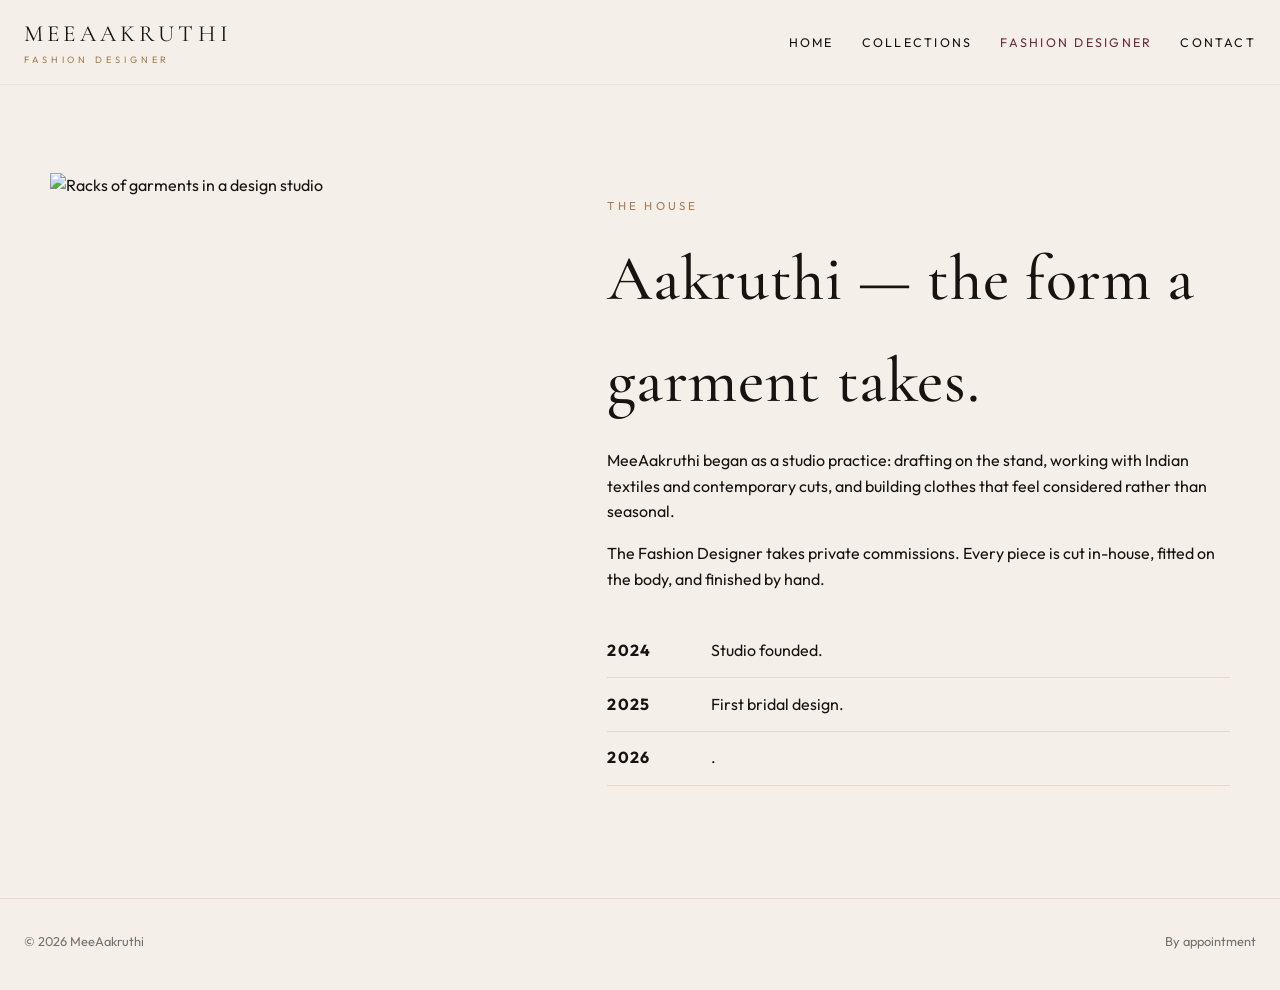
==== about.html @ 78efbdf6 "initial commit" ====
<!DOCTYPE html>
<html lang="en">
  <head>
    <meta charset="UTF-8" />
    <meta name="viewport" content="width=device-width, initial-scale=1" />
    <title>Fashion Designer — MeeAakruthi</title>
    <meta name="description" content="The story and method of the MeeAakruthi fashion designer." />
    <link rel="preconnect" href="https://fonts.googleapis.com" />
    <link rel="preconnect" href="https://fonts.gstatic.com" crossorigin />
    <link
      href="https://fonts.googleapis.com/css2?family=Cormorant+Garamond:ital,wght@0,500;0,600;1,500&family=Outfit:wght@300;400;500&display=swap"
      rel="stylesheet"
    />
    <link rel="stylesheet" href="css/styles.css" />
  </head>
  <body>
    <header class="site-header">
      <a class="logo" href="index.html">MeeAakruthi<span>Fashion Designer</span></a>
      <button class="menu-toggle" type="button" aria-expanded="false">Menu</button>
      <nav>
        <ul>
          <li><a href="index.html">Home</a></li>
          <li><a href="collections.html">Collections</a></li>
          <li><a href="about.html" aria-current="page">Fashion Designer</a></li>
          <li><a href="contact.html">Contact</a></li>
        </ul>
      </nav>
    </header>

    <section>
      <div class="container split">
        <img
          src="https://images.unsplash.com/photo-1558769132-cb1aea458c5e?auto=format&amp;fit=crop&amp;w=1000&amp;q=80"
          alt="Racks of garments in a design studio"
        />
        <div>
          <p class="eyebrow">The house</p>
          <h1 class="serif" style="font-size: clamp(2.6rem, 5vw, 4.2rem); margin: 0 0 1rem">
            Aakruthi — the form a garment takes.
          </h1>
          <p>
            MeeAakruthi began as a studio practice: drafting on the stand, working
            with Indian textiles and contemporary cuts, and building clothes that
            feel considered rather than seasonal.
          </p>
          <p>
            The Fashion Designer takes private commissions. Every piece is cut in-house, fitted on the body,
            and finished by hand.
          </p>
          <ul class="timeline">
            <li><strong>2024</strong><span>Studio founded.</span></li>
            <li><strong>2025</strong><span>First bridal design.</span></li>
            <li><strong>2026</strong><span>.</span></li>
          </ul>
        </div>
      </div>
    </section>

    <footer class="site-footer">
      <span>© 2026 MeeAakruthi</span>
      <span>By appointment</span>
    </footer>
    <script src="js/main.js"></script>
  </body>
</html>
---- css/styles.css ----
:root {
  --ivory: #f4efe8;
  --paper: #faf7f2;
  --sand: #e4d8c8;
  --ink: #161311;
  --ink-soft: #3c342e;
  --wine: #6e2c38;
  --gold: #a57c52;
  --muted: #7a7068;
  --white: #fffdf9;
  --shadow: 0 24px 60px rgba(22, 19, 17, 0.12);
  --max: 1180px;
  --ease: cubic-bezier(0.22, 1, 0.36, 1);
}

*,
*::before,
*::after {
  box-sizing: border-box;
}

html {
  scroll-behavior: smooth;
}

body {
  margin: 0;
  font-family: "Outfit", sans-serif;
  color: var(--ink);
  background: var(--ivory);
  line-height: 1.6;
}

img {
  max-width: 100%;
  display: block;
}

a {
  color: inherit;
  text-decoration: none;
}

h1,
h2,
h3,
.serif {
  font-family: "Cormorant Garamond", serif;
  font-weight: 500;
  letter-spacing: 0.01em;
}

.eyebrow {
  font-size: 0.72rem;
  letter-spacing: 0.28em;
  text-transform: uppercase;
  color: var(--gold);
  margin: 0 0 0.75rem;
}

.container {
  width: min(var(--max), calc(100% - 2.5rem));
  margin-inline: auto;
}

/* Header */
.site-header {
  position: sticky;
  top: 0;
  z-index: 40;
  display: flex;
  align-items: center;
  justify-content: space-between;
  padding: 1rem 1.5rem;
  background: rgba(244, 239, 232, 0.86);
  backdrop-filter: blur(16px);
  border-bottom: 1px solid rgba(22, 19, 17, 0.06);
}

.logo {
  font-family: "Cormorant Garamond", serif;
  font-size: 1.45rem;
  letter-spacing: 0.18em;
  text-transform: uppercase;
}

.logo span {
  display: block;
  font-family: "Outfit", sans-serif;
  font-size: 0.58rem;
  letter-spacing: 0.42em;
  color: var(--gold);
}

nav ul {
  display: flex;
  gap: 1.75rem;
  list-style: none;
  margin: 0;
  padding: 0;
}

nav a {
  font-size: 0.78rem;
  letter-spacing: 0.18em;
  text-transform: uppercase;
}

nav a:hover,
nav a[aria-current="page"] {
  color: var(--wine);
}

.menu-toggle {
  display: none;
  background: none;
  border: 0;
  font: inherit;
  letter-spacing: 0.2em;
  text-transform: uppercase;
  cursor: pointer;
}

/* Hero */
.hero {
  min-height: calc(100vh - 76px);
  display: grid;
  grid-template-columns: 1.05fr 0.95fr;
  background: var(--ink);
  color: var(--paper);
}

.hero-copy {
  display: flex;
  flex-direction: column;
  justify-content: center;
  padding: 4.5rem 3.5rem 3.5rem;
}

.hero h1 {
  font-size: clamp(3.2rem, 7vw, 6.4rem);
  line-height: 0.9;
  margin: 0 0 1.25rem;
}

.hero p {
  max-width: 28rem;
  color: #d8cfc4;
}

.hero-media {
  position: relative;
  overflow: hidden;
}

.hero-media img {
  width: 100%;
  height: 100%;
  object-fit: cover;
  min-height: 520px;
}

.hero-caption {
  position: absolute;
  right: 1.25rem;
  bottom: 1.25rem;
  font-size: 0.7rem;
  letter-spacing: 0.22em;
  text-transform: uppercase;
  color: var(--ivory);
}

.btn {
  display: inline-flex;
  align-items: center;
  gap: 0.6rem;
  margin-top: 1.75rem;
  padding: 0.85rem 1.4rem;
  border: 1px solid currentColor;
  font-size: 0.72rem;
  letter-spacing: 0.22em;
  text-transform: uppercase;
  transition: background 0.3s var(--ease), color 0.3s var(--ease);
}

.btn:hover {
  background: var(--paper);
  color: var(--ink);
}

.btn-dark {
  background: var(--ink);
  color: var(--paper);
  border-color: var(--ink);
}

.btn-dark:hover {
  background: transparent;
  color: var(--ink);
}

/* Sections */
section {
  padding: 5.5rem 0;
}

.section-head {
  display: flex;
  justify-content: space-between;
  align-items: end;
  gap: 1.5rem;
  margin-bottom: 2.5rem;
}

.section-head h2 {
  font-size: clamp(2.2rem, 4vw, 3.4rem);
  margin: 0;
}

.statement {
  background: var(--paper);
}

.statement p {
  font-family: "Cormorant Garamond", serif;
  font-size: clamp(1.7rem, 3.2vw, 2.6rem);
  line-height: 1.25;
  max-width: 40rem;
  margin: 0;
}

.look-grid {
  display: grid;
  grid-template-columns: 1.2fr 0.8fr;
  gap: 1.1rem;
}

.look-card {
  position: relative;
  overflow: hidden;
  background: var(--sand);
  min-height: 280px;
}

.look-card img {
  width: 100%;
  height: 100%;
  object-fit: cover;
  min-height: 320px;
  transition: transform 0.7s var(--ease);
}

.look-card:hover img {
  transform: scale(1.04);
}

.look-card figcaption {
  position: absolute;
  inset: auto 0 0;
  padding: 1.1rem 1.2rem;
  background: linear-gradient(transparent, rgba(22, 19, 17, 0.72));
  color: var(--paper);
  font-size: 0.78rem;
  letter-spacing: 0.16em;
  text-transform: uppercase;
}

.look-card.tall {
  grid-row: span 2;
}

.look-card.tall img {
  min-height: 660px;
}

.process {
  display: grid;
  grid-template-columns: repeat(3, 1fr);
  gap: 1.5rem;
}

.process article {
  padding: 1.75rem 1.4rem;
  border-top: 1px solid var(--sand);
}

.process h3 {
  font-size: 1.7rem;
  margin: 0.4rem 0 0.6rem;
}

.cta-band {
  background: var(--wine);
  color: var(--paper);
  text-align: center;
}

.cta-band h2 {
  font-size: clamp(2.2rem, 4vw, 3.5rem);
  margin: 0.4rem 0 0.6rem;
}

/* Collections */
.filters {
  display: flex;
  flex-wrap: wrap;
  gap: 0.6rem;
  margin-bottom: 2rem;
}

.filters button {
  background: transparent;
  border: 1px solid var(--sand);
  color: var(--ink-soft);
  padding: 0.55rem 0.95rem;
  font: inherit;
  font-size: 0.72rem;
  letter-spacing: 0.16em;
  text-transform: uppercase;
  cursor: pointer;
}

.filters button[aria-pressed="true"] {
  background: var(--ink);
  color: var(--paper);
  border-color: var(--ink);
}

.collection-grid {
  display: grid;
  grid-template-columns: repeat(3, 1fr);
  gap: 1.1rem;
}

.collection-grid .look-card img {
  aspect-ratio: 3 / 4;
  min-height: unset;
  height: auto;
}

.look-card[hidden] {
  display: none;
}

/* About */
.split {
  display: grid;
  grid-template-columns: 0.9fr 1.1fr;
  gap: 3rem;
  align-items: center;
}

.split img {
  width: 100%;
  aspect-ratio: 4 / 5;
  object-fit: cover;
}

.timeline {
  margin: 2rem 0 0;
  padding: 0;
  list-style: none;
}

.timeline li {
  display: grid;
  grid-template-columns: 5.5rem 1fr;
  gap: 1rem;
  padding: 0.85rem 0;
  border-bottom: 1px solid var(--sand);
}

.timeline strong {
  letter-spacing: 0.08em;
}

/* Contact */
.contact-grid {
  display: grid;
  grid-template-columns: 0.85fr 1.15fr;
  gap: 3rem;
}

form {
  display: grid;
  gap: 1rem;
}

label {
  display: grid;
  gap: 0.4rem;
  font-size: 0.75rem;
  letter-spacing: 0.14em;
  text-transform: uppercase;
  color: var(--muted);
}

input,
select,
textarea {
  font: inherit;
  color: var(--ink);
  background: var(--white);
  border: 1px solid var(--sand);
  padding: 0.85rem 0.9rem;
}

textarea {
  min-height: 8rem;
  resize: vertical;
}

.form-status {
  min-height: 1.4rem;
  font-size: 0.95rem;
}

.form-status.ok {
  color: var(--wine);
}

.details p {
  margin: 0.35rem 0;
}

/* Footer */
.site-footer {
  padding: 2rem 1.5rem 2.4rem;
  border-top: 1px solid var(--sand);
  display: flex;
  justify-content: space-between;
  gap: 1rem;
  font-size: 0.8rem;
  color: var(--muted);
}

@media (max-width: 900px) {
  .menu-toggle {
    display: block;
  }

  nav {
    position: absolute;
    inset: 72px 0 auto;
    background: var(--paper);
    border-bottom: 1px solid var(--sand);
    display: none;
  }

  .site-header.is-open nav {
    display: block;
  }

  nav ul {
    flex-direction: column;
    padding: 1.2rem 1.5rem 1.6rem;
    gap: 1rem;
  }

  .hero,
  .look-grid,
  .process,
  .collection-grid,
  .split,
  .contact-grid {
    grid-template-columns: 1fr;
  }

  .look-card.tall {
    grid-row: auto;
  }

  .look-card.tall img {
    min-height: 420px;
  }

  .hero-copy {
    padding: 3rem 1.5rem 2.5rem;
  }

  .section-head {
    flex-direction: column;
    align-items: start;
  }
}
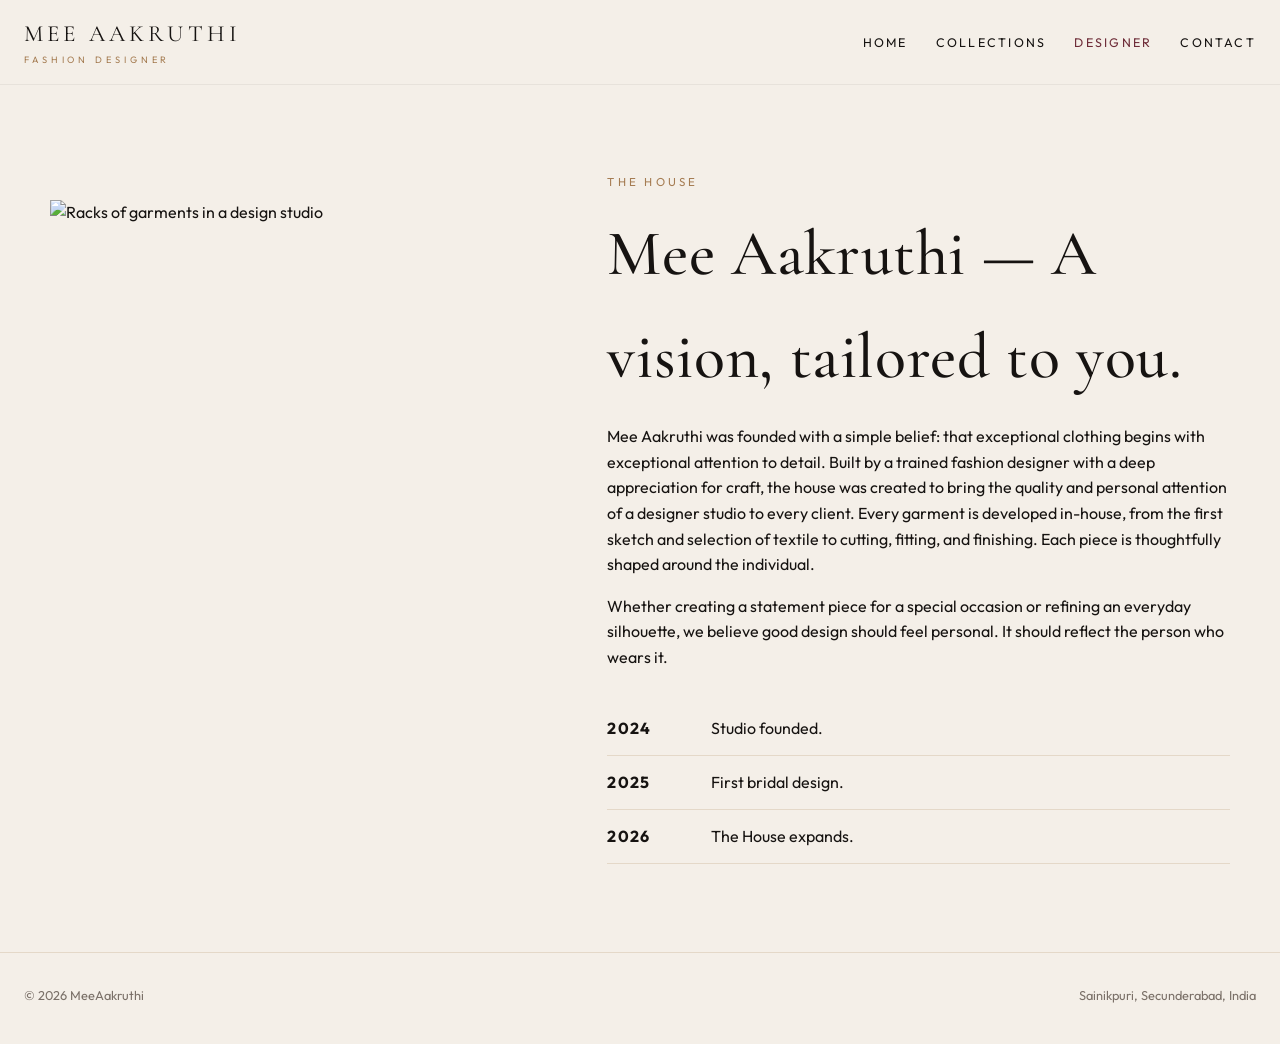
==== commit b5d777d8: "Designer update d1" ====
--- a/about.html
+++ b/about.html
@@ -3,8 +3,8 @@
   <head>
     <meta charset="UTF-8" />
     <meta name="viewport" content="width=device-width, initial-scale=1" />
-    <title>Fashion Designer — MeeAakruthi</title>
-    <meta name="description" content="The story and method of the MeeAakruthi fashion designer." />
+    <title>Mee Aakruthi</title>
+    <meta name="description" content="The story and method of the Mee Aakruthi fashion designer." />
     <link rel="preconnect" href="https://fonts.googleapis.com" />
     <link rel="preconnect" href="https://fonts.gstatic.com" crossorigin />
     <link
@@ -15,13 +15,13 @@
   </head>
   <body>
     <header class="site-header">
-      <a class="logo" href="index.html">MeeAakruthi<span>Fashion Designer</span></a>
+      <a class="logo" href="index.html">Mee Aakruthi<span>Fashion Designer</span></a>
       <button class="menu-toggle" type="button" aria-expanded="false">Menu</button>
       <nav>
         <ul>
           <li><a href="index.html">Home</a></li>
           <li><a href="collections.html">Collections</a></li>
-          <li><a href="about.html" aria-current="page">Fashion Designer</a></li>
+          <li><a href="about.html" aria-current="page">Designer</a></li>
           <li><a href="contact.html">Contact</a></li>
         </ul>
       </nav>
@@ -34,23 +34,24 @@
           alt="Racks of garments in a design studio"
         />
         <div>
-          <p class="eyebrow">The house</p>
+          <p class="eyebrow">The House</p>
           <h1 class="serif" style="font-size: clamp(2.6rem, 5vw, 4.2rem); margin: 0 0 1rem">
-            Aakruthi — the form a garment takes.
+            Mee Aakruthi — A vision, tailored to you.
           </h1>
           <p>
-            MeeAakruthi began as a studio practice: drafting on the stand, working
-            with Indian textiles and contemporary cuts, and building clothes that
-            feel considered rather than seasonal.
+            Mee Aakruthi was founded with a simple belief: that exceptional clothing begins with exceptional attention to detail.
+            Built by a trained fashion designer with a deep appreciation for craft, the house was created to bring the quality and personal attention of a designer studio to every client.
+            Every garment is developed in-house, from the first sketch and selection of textile to cutting, fitting, and finishing. Each piece is thoughtfully shaped around the individual.
+
+
           </p>
           <p>
-            The Fashion Designer takes private commissions. Every piece is cut in-house, fitted on the body,
-            and finished by hand.
+            Whether creating a statement piece for a special occasion or refining an everyday silhouette, we believe good design should feel personal. It should reflect the person who wears it.
           </p>
           <ul class="timeline">
             <li><strong>2024</strong><span>Studio founded.</span></li>
             <li><strong>2025</strong><span>First bridal design.</span></li>
-            <li><strong>2026</strong><span>.</span></li>
+            <li><strong>2026</strong><span>The House expands.</span></li>
           </ul>
         </div>
       </div>
@@ -58,7 +59,7 @@
 
     <footer class="site-footer">
       <span>© 2026 MeeAakruthi</span>
-      <span>By appointment</span>
+      <span>Sainikpuri, Secunderabad, India</span>
     </footer>
     <script src="js/main.js"></script>
   </body>
--- a/css/styles.css
+++ b/css/styles.css
@@ -221,10 +221,10 @@
   background: var(--paper);
 }
 
-.statement p {
+.statement p:not(.eyebrow) {
   font-family: "Cormorant Garamond", serif;
-  font-size: clamp(1.7rem, 3.2vw, 2.6rem);
-  line-height: 1.25;
+  font-size: clamp(1.05rem, 1.6vw, 1.25rem);
+  line-height: 1.55;
   max-width: 40rem;
   margin: 0;
 }
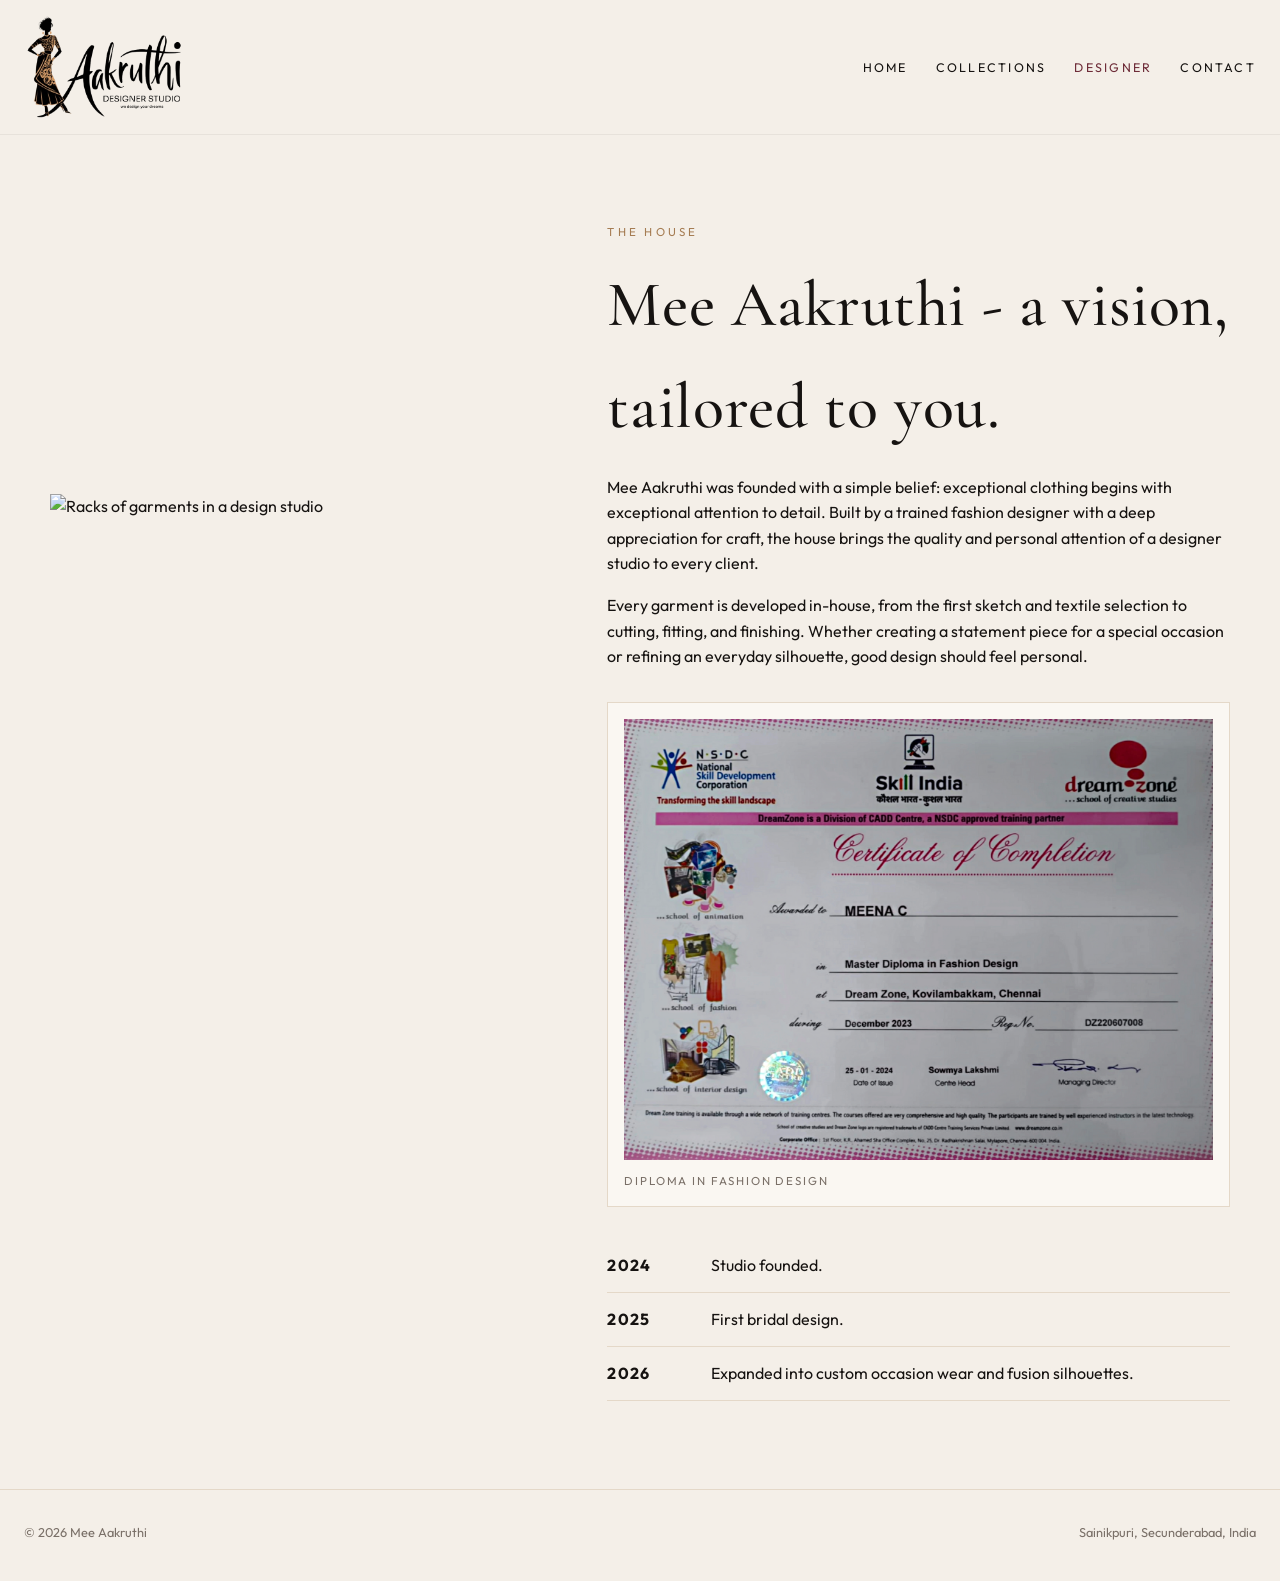
==== commit f65b9d74: "Integrate remote updates and polish site coherence" ====
--- a/about.html
+++ b/about.html
@@ -3,8 +3,9 @@
   <head>
     <meta charset="UTF-8" />
     <meta name="viewport" content="width=device-width, initial-scale=1" />
-    <title>Mee Aakruthi</title>
-    <meta name="description" content="The story and method of the Mee Aakruthi fashion designer." />
+    <title>Designer - Mee Aakruthi</title>
+    <meta name="description" content="The story and method of the Mee Aakruthi fashion designer studio." />
+    <link rel="icon" type="image/png" href="imgs/favicon.png" />
     <link rel="preconnect" href="https://fonts.googleapis.com" />
     <link rel="preconnect" href="https://fonts.gstatic.com" crossorigin />
     <link
@@ -15,8 +16,12 @@
   </head>
   <body>
     <header class="site-header">
-      <a class="logo" href="index.html">Mee Aakruthi<span>Fashion Designer</span></a>
-      <button class="menu-toggle" type="button" aria-expanded="false">Menu</button>
+      <a class="logo" href="index.html"><img src="imgs/logo.png" alt="Mee Aakruthi" /></a>
+      <button class="menu-toggle" type="button" aria-expanded="false" aria-label="Open menu">
+        <span class="menu-toggle-line"></span>
+        <span class="menu-toggle-line"></span>
+        <span class="menu-toggle-line"></span>
+      </button>
       <nav>
         <ul>
           <li><a href="index.html">Home</a></li>
@@ -36,31 +41,37 @@
         <div>
           <p class="eyebrow">The House</p>
           <h1 class="serif" style="font-size: clamp(2.6rem, 5vw, 4.2rem); margin: 0 0 1rem">
-            Mee Aakruthi — A vision, tailored to you.
+            Mee Aakruthi - a vision, tailored to you.
           </h1>
           <p>
-            Mee Aakruthi was founded with a simple belief: that exceptional clothing begins with exceptional attention to detail.
-            Built by a trained fashion designer with a deep appreciation for craft, the house was created to bring the quality and personal attention of a designer studio to every client.
-            Every garment is developed in-house, from the first sketch and selection of textile to cutting, fitting, and finishing. Each piece is thoughtfully shaped around the individual.
-
-
+            Mee Aakruthi was founded with a simple belief: exceptional clothing begins
+            with exceptional attention to detail. Built by a trained fashion designer
+            with a deep appreciation for craft, the house brings the quality and
+            personal attention of a designer studio to every client.
           </p>
           <p>
-            Whether creating a statement piece for a special occasion or refining an everyday silhouette, we believe good design should feel personal. It should reflect the person who wears it.
+            Every garment is developed in-house, from the first sketch and textile
+            selection to cutting, fitting, and finishing. Whether creating a statement
+            piece for a special occasion or refining an everyday silhouette, good
+            design should feel personal.
           </p>
+          <figure class="credential">
+            <img src="imgs/DiplomaCert.jpg" alt="Fashion design diploma certificate" />
+            <figcaption>Diploma in fashion design</figcaption>
+          </figure>
           <ul class="timeline">
             <li><strong>2024</strong><span>Studio founded.</span></li>
             <li><strong>2025</strong><span>First bridal design.</span></li>
-            <li><strong>2026</strong><span>The House expands.</span></li>
+            <li><strong>2026</strong><span>Expanded into custom occasion wear and fusion silhouettes.</span></li>
           </ul>
         </div>
       </div>
     </section>
 
     <footer class="site-footer">
-      <span>© 2026 MeeAakruthi</span>
+      <span>© 2026 Mee Aakruthi</span>
       <span>Sainikpuri, Secunderabad, India</span>
     </footer>
     <script src="js/main.js"></script>
   </body>
-</html>+</html>
--- a/css/styles.css
+++ b/css/styles.css
@@ -92,6 +92,12 @@
   color: var(--gold);
 }
 
+.logo img {
+  display: block;
+  width: 160px;
+  height: auto;
+}
+
 nav ul {
   display: flex;
   gap: 1.75rem;
@@ -113,12 +119,35 @@
 
 .menu-toggle {
   display: none;
-  background: none;
+  width: 2.25rem;
+  height: 2.25rem;
+  align-items: center;
+  justify-content: center;
+  flex-direction: column;
+  gap: 0.32rem;
+  background: transparent;
   border: 0;
-  font: inherit;
-  letter-spacing: 0.2em;
-  text-transform: uppercase;
+  padding: 0;
   cursor: pointer;
+}
+
+.menu-toggle-line {
+  width: 1.45rem;
+  height: 2px;
+  background: var(--ink);
+  transition: transform 0.3s var(--ease), opacity 0.3s var(--ease);
+}
+
+.site-header.is-open .menu-toggle-line:first-child {
+  transform: translateY(0.44rem) rotate(45deg);
+}
+
+.site-header.is-open .menu-toggle-line:nth-child(2) {
+  opacity: 0;
+}
+
+.site-header.is-open .menu-toggle-line:last-child {
+  transform: translateY(-0.44rem) rotate(-45deg);
 }
 
 /* Hero */
@@ -356,6 +385,27 @@
   object-fit: cover;
 }
 
+.credential {
+  margin: 2rem 0 0;
+  padding: 1rem;
+  background: var(--paper);
+  border: 1px solid var(--sand);
+}
+
+.credential img {
+  width: 100%;
+  aspect-ratio: auto;
+  object-fit: contain;
+}
+
+.credential figcaption {
+  margin-top: 0.75rem;
+  color: var(--muted);
+  font-size: 0.72rem;
+  letter-spacing: 0.16em;
+  text-transform: uppercase;
+}
+
 .timeline {
   margin: 2rem 0 0;
   padding: 0;
@@ -436,7 +486,7 @@
 
 @media (max-width: 900px) {
   .menu-toggle {
-    display: block;
+    display: inline-flex;
   }
 
   nav {
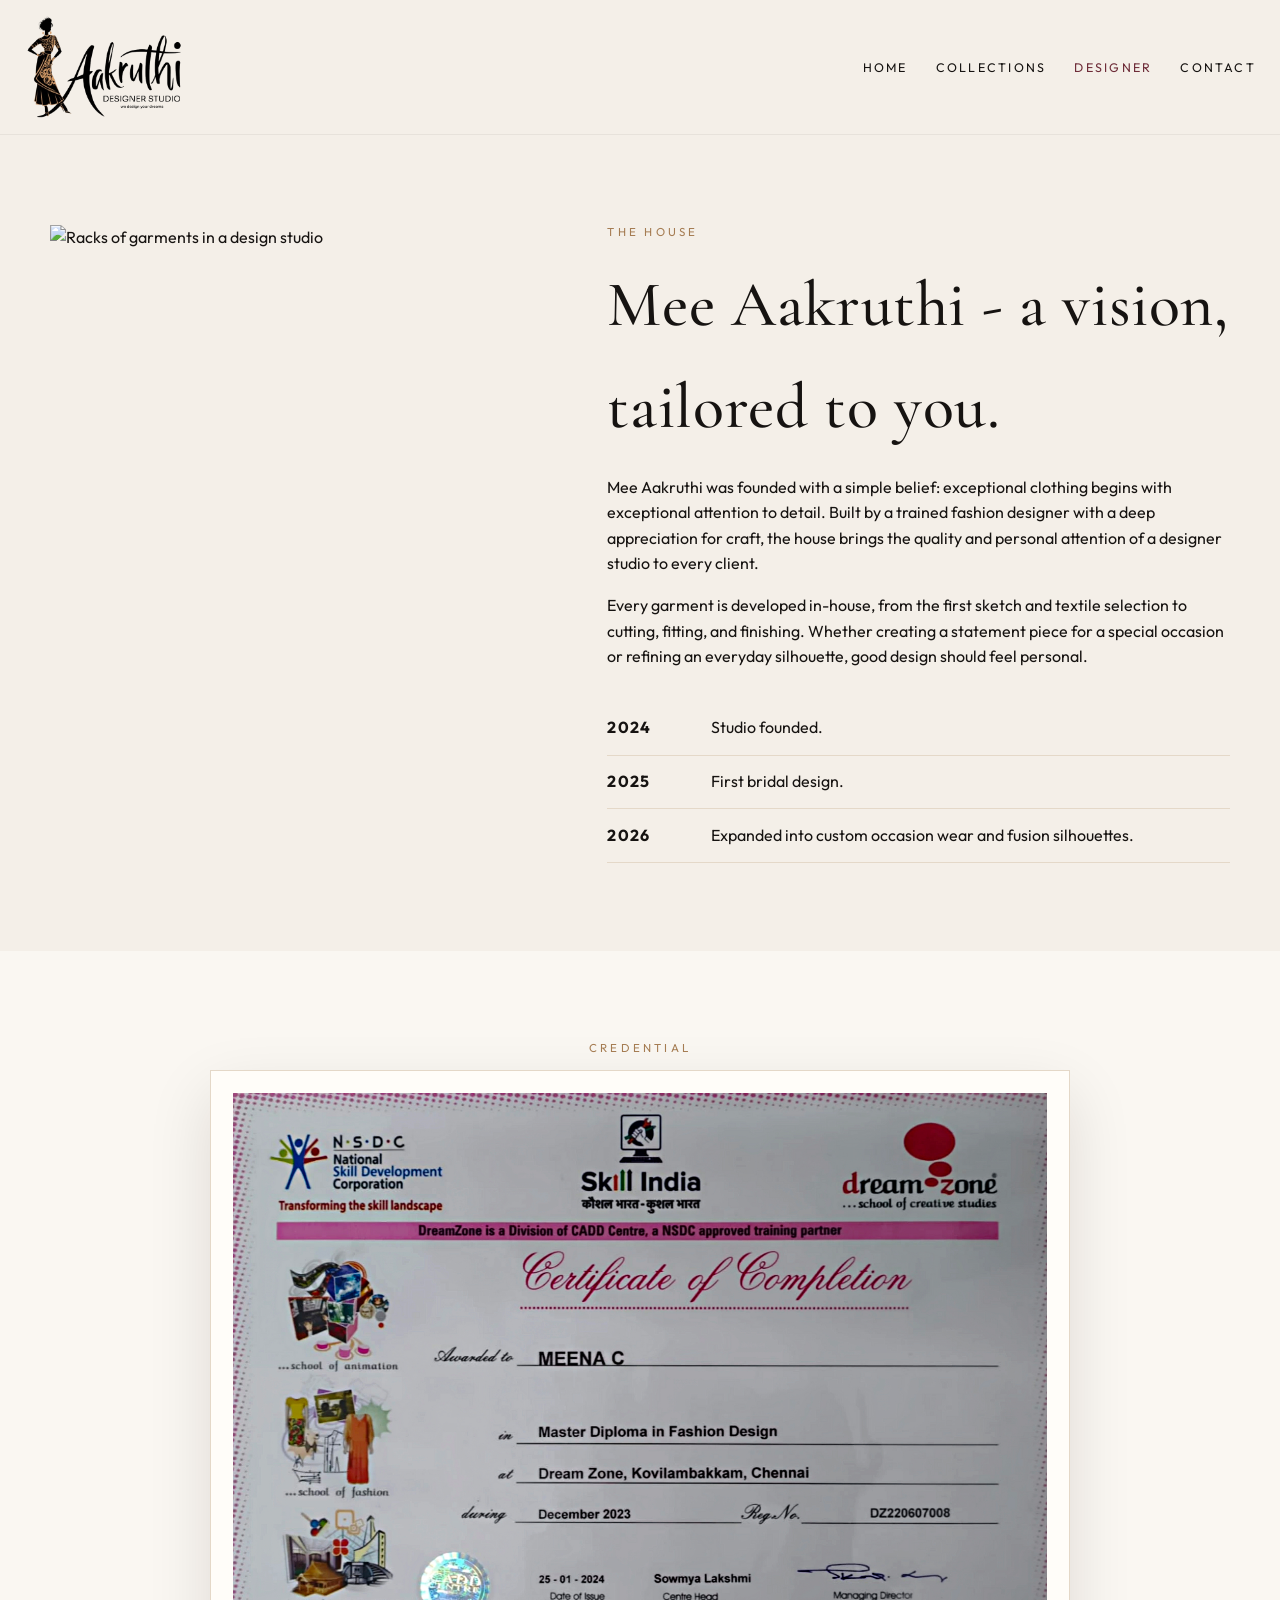
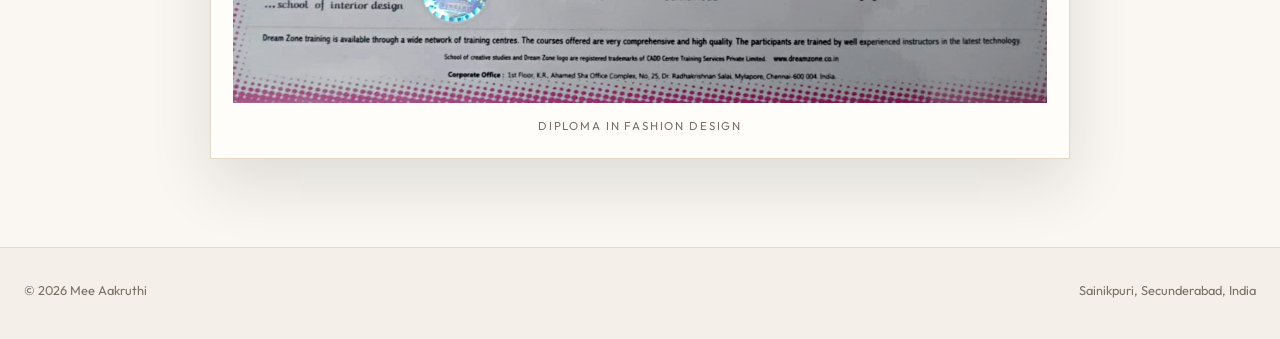
==== commit 247e8c4a: "Center designer certificate section" ====
--- a/about.html
+++ b/about.html
@@ -55,16 +55,22 @@
             piece for a special occasion or refining an everyday silhouette, good
             design should feel personal.
           </p>
-          <figure class="credential">
-            <img src="imgs/DiplomaCert.jpg" alt="Fashion design diploma certificate" />
-            <figcaption>Diploma in fashion design</figcaption>
-          </figure>
           <ul class="timeline">
             <li><strong>2024</strong><span>Studio founded.</span></li>
             <li><strong>2025</strong><span>First bridal design.</span></li>
             <li><strong>2026</strong><span>Expanded into custom occasion wear and fusion silhouettes.</span></li>
           </ul>
         </div>
+      </div>
+    </section>
+
+    <section class="credential-section">
+      <div class="container">
+        <p class="eyebrow">Credential</p>
+        <figure class="credential">
+          <img src="imgs/DiplomaCert.jpg" alt="Fashion design diploma certificate" />
+          <figcaption>Diploma in fashion design</figcaption>
+        </figure>
       </div>
     </section>
 
--- a/css/styles.css
+++ b/css/styles.css
@@ -385,27 +385,6 @@
   object-fit: cover;
 }
 
-.credential {
-  margin: 2rem 0 0;
-  padding: 1rem;
-  background: var(--paper);
-  border: 1px solid var(--sand);
-}
-
-.credential img {
-  width: 100%;
-  aspect-ratio: auto;
-  object-fit: contain;
-}
-
-.credential figcaption {
-  margin-top: 0.75rem;
-  color: var(--muted);
-  font-size: 0.72rem;
-  letter-spacing: 0.16em;
-  text-transform: uppercase;
-}
-
 .timeline {
   margin: 2rem 0 0;
   padding: 0;
@@ -422,6 +401,34 @@
 
 .timeline strong {
   letter-spacing: 0.08em;
+}
+
+.credential-section {
+  background: var(--paper);
+  text-align: center;
+}
+
+.credential {
+  width: min(860px, 100%);
+  margin: 0 auto;
+  padding: clamp(0.8rem, 2vw, 1.4rem);
+  background: var(--white);
+  border: 1px solid var(--sand);
+  box-shadow: var(--shadow);
+}
+
+.credential img {
+  width: 100%;
+  height: auto;
+  object-fit: contain;
+}
+
+.credential figcaption {
+  margin-top: 0.9rem;
+  color: var(--muted);
+  font-size: 0.72rem;
+  letter-spacing: 0.16em;
+  text-transform: uppercase;
 }
 
 /* Contact */
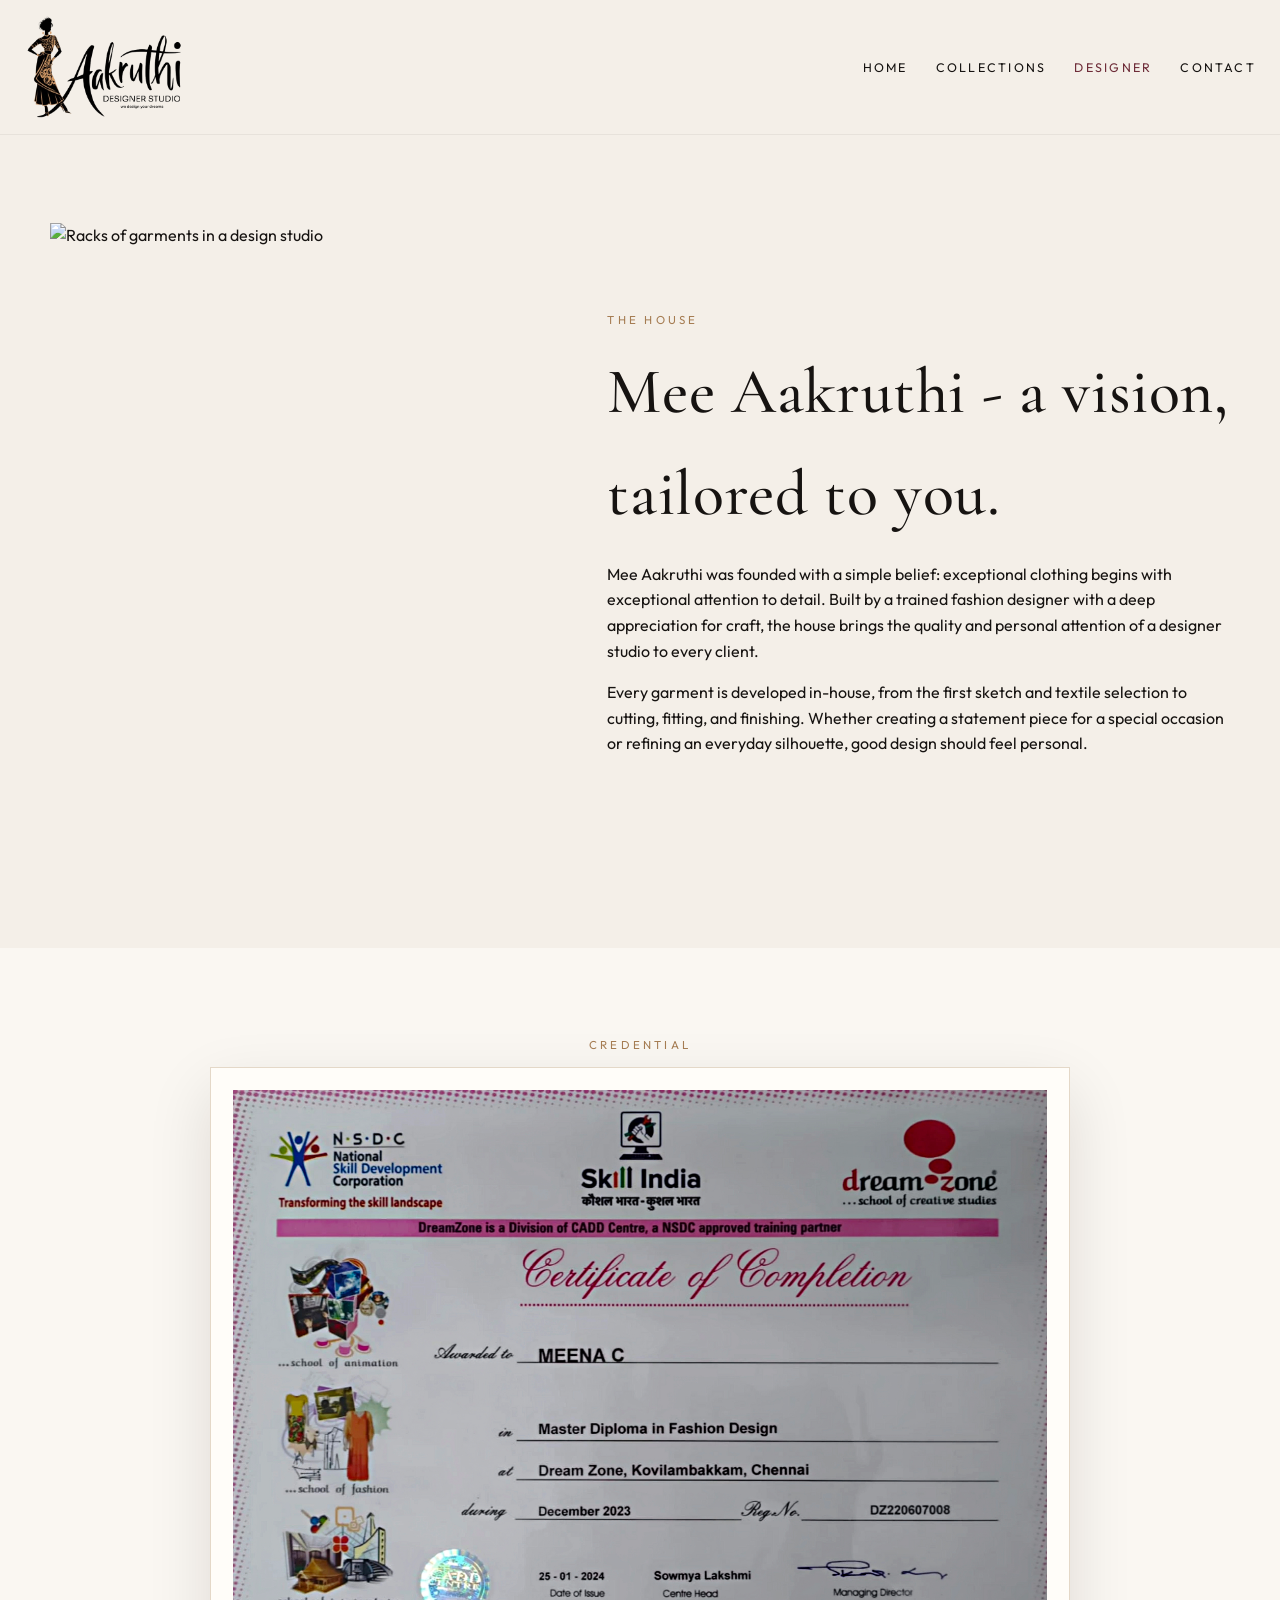
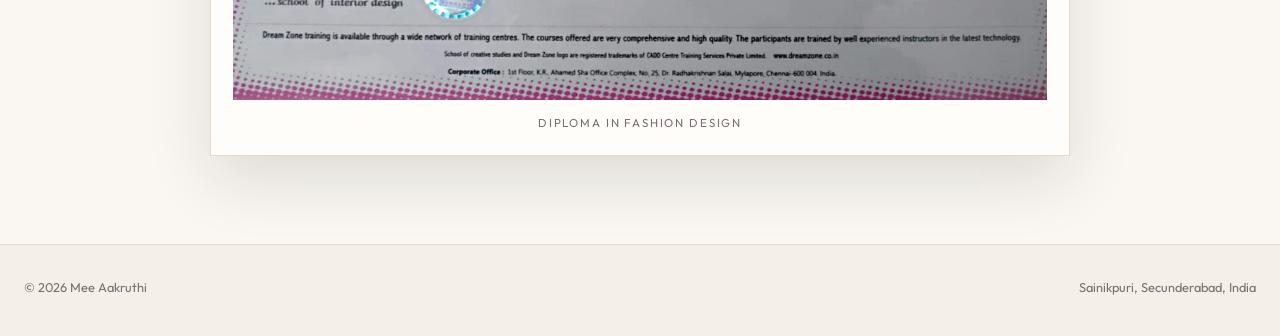
==== commit 217644db: "Remove designer timeline" ====
--- a/about.html
+++ b/about.html
@@ -55,11 +55,6 @@
             piece for a special occasion or refining an everyday silhouette, good
             design should feel personal.
           </p>
-          <ul class="timeline">
-            <li><strong>2024</strong><span>Studio founded.</span></li>
-            <li><strong>2025</strong><span>First bridal design.</span></li>
-            <li><strong>2026</strong><span>Expanded into custom occasion wear and fusion silhouettes.</span></li>
-          </ul>
         </div>
       </div>
     </section>
--- a/css/styles.css
+++ b/css/styles.css
@@ -385,24 +385,6 @@
   object-fit: cover;
 }
 
-.timeline {
-  margin: 2rem 0 0;
-  padding: 0;
-  list-style: none;
-}
-
-.timeline li {
-  display: grid;
-  grid-template-columns: 5.5rem 1fr;
-  gap: 1rem;
-  padding: 0.85rem 0;
-  border-bottom: 1px solid var(--sand);
-}
-
-.timeline strong {
-  letter-spacing: 0.08em;
-}
-
 .credential-section {
   background: var(--paper);
   text-align: center;
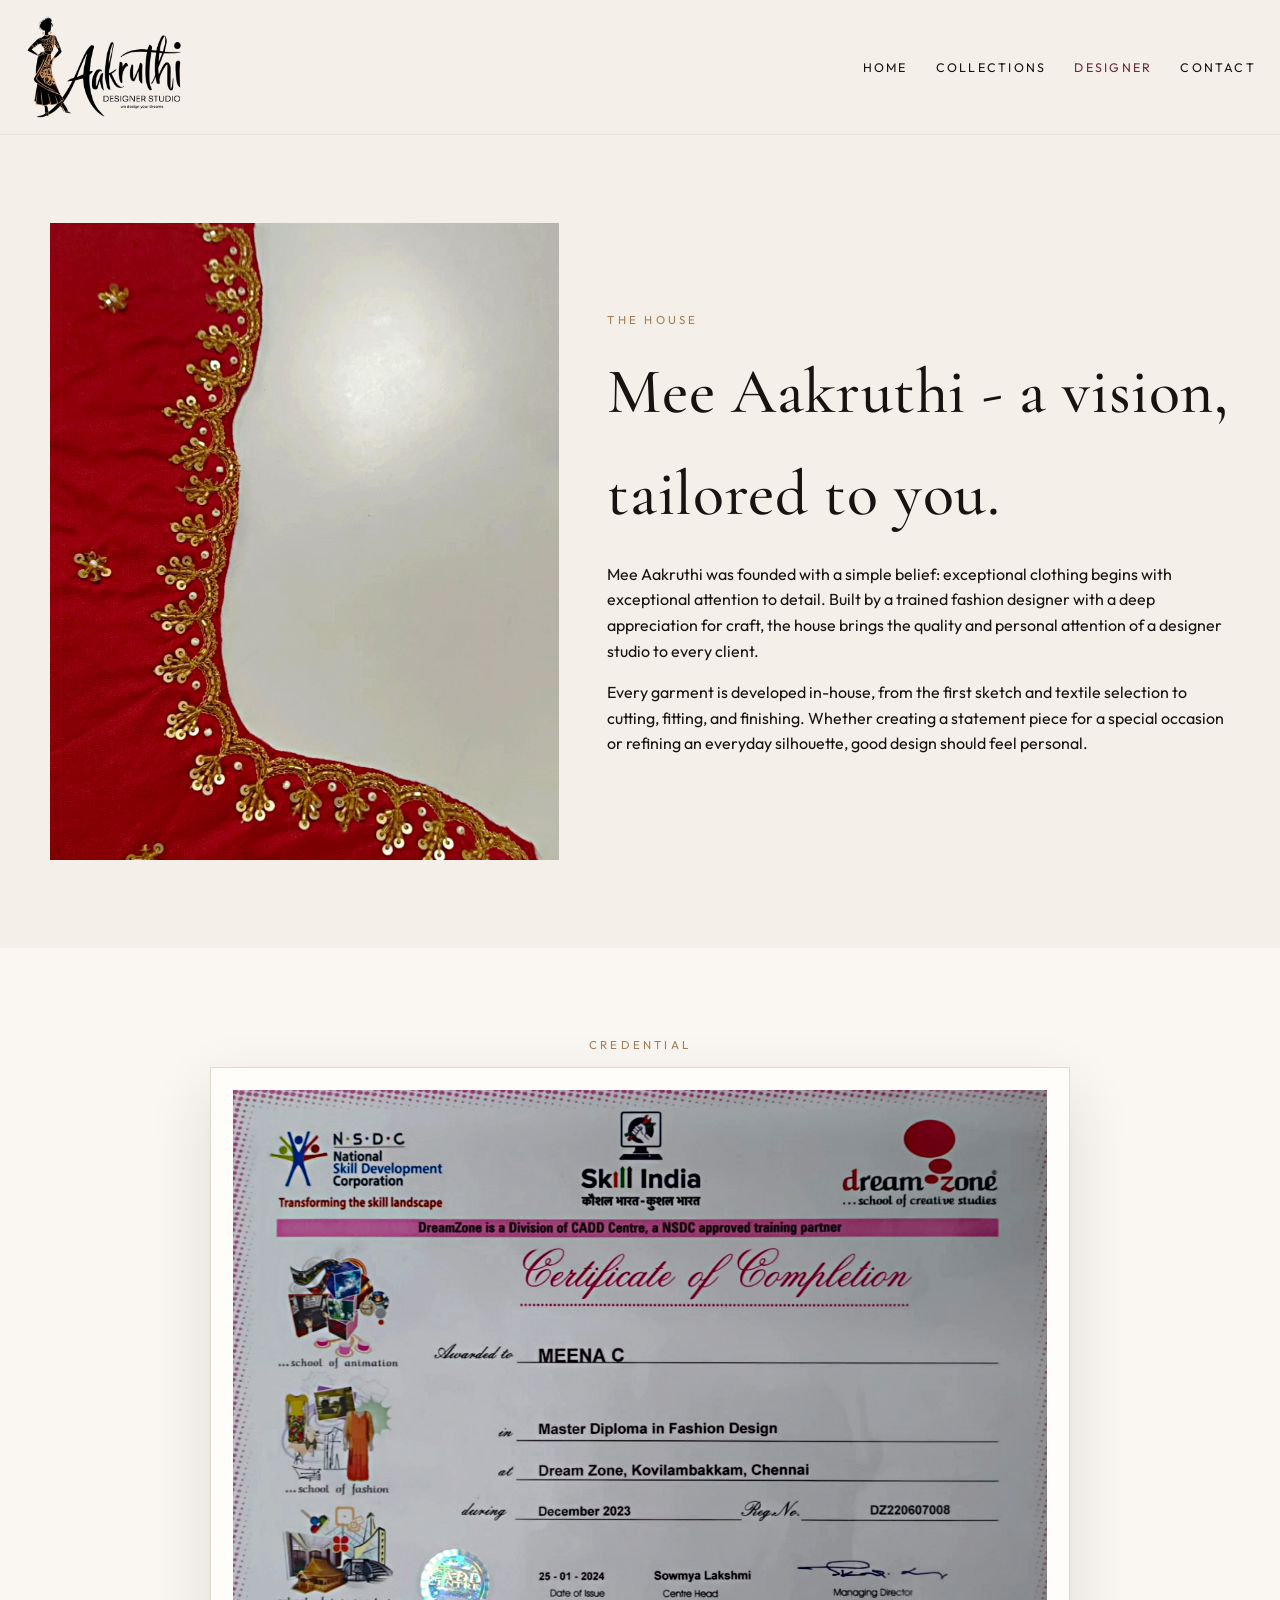
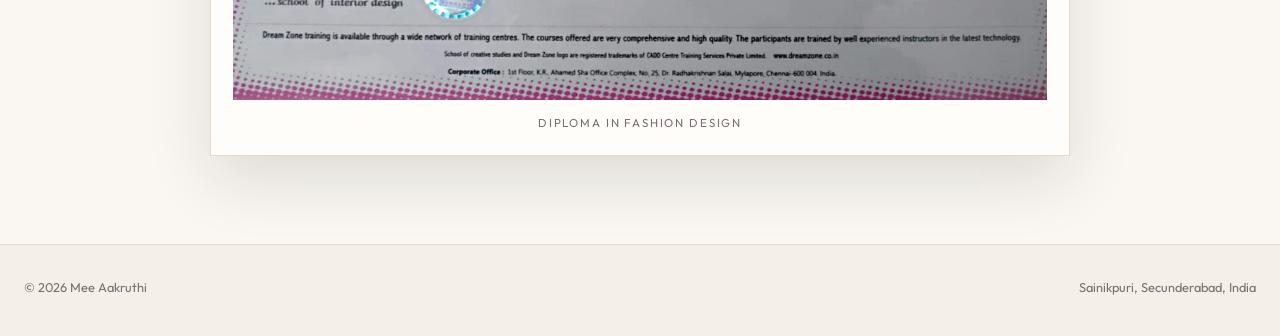
==== commit df2618c1: "About section image" ====
--- a/about.html
+++ b/about.html
@@ -35,8 +35,8 @@
     <section>
       <div class="container split">
         <img
-          src="https://images.unsplash.com/photo-1558769132-cb1aea458c5e?auto=format&amp;fit=crop&amp;w=1000&amp;q=80"
-          alt="Racks of garments in a design studio"
+          src="imgs/collections/designer-section.jpeg"
+          alt="Designer at Mee Aakruthi"
         />
         <div>
           <p class="eyebrow">The House</p>
--- a/css/styles.css
+++ b/css/styles.css
@@ -234,16 +234,32 @@
 }
 
 .section-head {
-  display: flex;
-  justify-content: space-between;
-  align-items: end;
-  gap: 1.5rem;
   margin-bottom: 2.5rem;
 }
 
 .section-head h2 {
   font-size: clamp(2.2rem, 4vw, 3.4rem);
   margin: 0;
+}
+
+.section-foot {
+  margin: 2rem 0 0;
+  text-align: center;
+}
+
+.section-foot a {
+  font-size: 0.72rem;
+  letter-spacing: 0.22em;
+  text-transform: uppercase;
+  color: var(--ink-soft);
+  border-bottom: 1px solid var(--sand);
+  padding-bottom: 0.15rem;
+  transition: color 0.3s var(--ease), border-color 0.3s var(--ease);
+}
+
+.section-foot a:hover {
+  color: var(--wine);
+  border-color: var(--wine);
 }
 
 .statement {
@@ -517,8 +533,4 @@
     padding: 3rem 1.5rem 2.5rem;
   }
 
-  .section-head {
-    flex-direction: column;
-    align-items: start;
-  }
-}
+}
